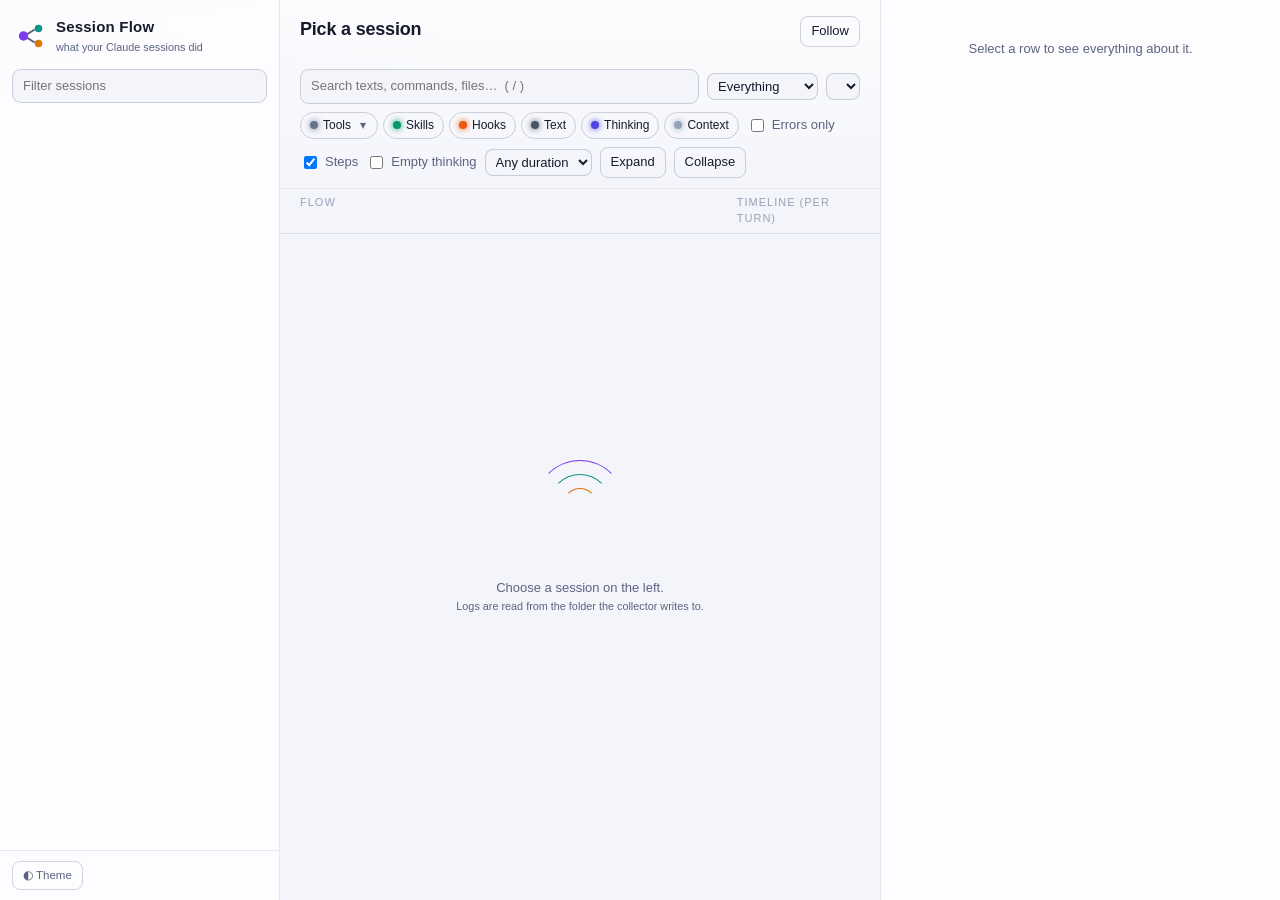
==== plugins/session-flow/viewer/index.html @ 8781380a "session-flow 0.2.1: session collector and web viewer A mod that records what a session does (subagen" ====
<!doctype html>
<html lang="en">
<head>
<meta charset="utf-8">
<meta name="viewport" content="width=device-width, initial-scale=1">
<title>Session Flow</title>
<link rel="stylesheet" href="style.css">
<link rel="icon" href="data:image/svg+xml,%3Csvg xmlns='http://www.w3.org/2000/svg' viewBox='0 0 32 32'%3E%3Ccircle cx='8' cy='16' r='5' fill='%23a78bfa'/%3E%3Ccircle cx='24' cy='8' r='4' fill='%232dd4bf'/%3E%3Ccircle cx='24' cy='24' r='4' fill='%23fbbf24'/%3E%3Cpath d='M12 14 20 9M12 18l8 5' stroke='%23e6e9f2' stroke-width='2'/%3E%3C/svg%3E">
</head>
<body>
<div class="app">
  <aside class="sidebar">
    <div class="brand">
      <svg viewBox="0 0 32 32" aria-hidden="true"><circle cx="8" cy="16" r="5" class="b1"/><circle cx="24" cy="8" r="4" class="b2"/><circle cx="24" cy="24" r="4" class="b3"/><path d="M12 14 20 9M12 18l8 5"/></svg>
      <div><b>Session Flow</b><small>what your Claude sessions did</small></div>
    </div>
    <input id="session-search" class="search" type="search" placeholder="Filter sessions" autocomplete="off">
    <div id="sessions" class="sessions"></div>
    <div class="side-foot">
      <button id="theme" class="ghost" title="Toggle theme">◐ Theme</button>
      <span id="side-count"></span>
    </div>
  </aside>

  <main class="main">
    <header class="top">
      <div class="title-row">
        <div class="title-wrap">
          <h1 id="title">Pick a session</h1>
          <div id="subtitle" class="subtitle"></div>
        </div>
        <div class="live-wrap">
          <span id="live" class="live" hidden><i></i>live</span>
          <button id="follow" class="ghost toggle" title="Follow the newest activity (f)">Follow</button>
        </div>
      </div>
      <div id="stats" class="stats"></div>
      <div class="filters">
        <div class="search-wrap">
          <input id="q" class="search" type="search" placeholder="Search texts, commands, files…  ( / )" autocomplete="off">
        </div>
        <select id="preset" title="Preset views"></select>
        <select id="scope" title="Which agents' work to show"></select>
        <div id="kinds" class="kinds"></div>
        <label class="check"><input id="errors" type="checkbox"> Errors only</label>
        <label class="check"><input id="steps" type="checkbox" checked> Steps</label>
        <label class="check" title="Thinking blocks whose text Claude Code does not hand to plugins"><input id="empty-thinking" type="checkbox"> Empty thinking</label>
        <select id="mindur" title="Minimum duration">
          <option value="0">Any duration</option>
          <option value="1000">≥ 1 s</option>
          <option value="5000">≥ 5 s</option>
          <option value="30000">≥ 30 s</option>
          <option value="120000">≥ 2 min</option>
        </select>
        <button id="expand-all" class="ghost" title="Expand all">Expand</button>
        <button id="collapse-all" class="ghost" title="Collapse all">Collapse</button>
      </div>
    </header>

    <section class="tree-wrap">
      <div class="tree-head"><span>Flow</span><span class="tl-head">Timeline (per turn)</span></div>
      <div id="tree" class="tree" tabindex="0"><div id="spacer"></div><div id="rows"></div></div>
      <div id="empty" class="empty">
        <div class="orbit"><i></i><i></i><i></i></div>
        <p>Choose a session on the left.<br><small>Logs are read from the folder the collector writes to.</small></p>
      </div>
    </section>
  </main>

  <aside id="inspector" class="inspector">
    <div class="insp-empty">Select a row to see everything about it.</div>
  </aside>
</div>
<div id="family-pop" class="pop" hidden></div>
<script src="app.js"></script>
</body>
</html>
---- plugins/session-flow/viewer/style.css ----
:root {
  --font: ui-sans-serif, -apple-system, BlinkMacSystemFont, "Segoe UI", Inter, Roboto, sans-serif;
  --mono: ui-monospace, "SF Mono", "JetBrains Mono", Menlo, Consolas, monospace;
  --row-h: 30px;

  --bg: #090b14;
  --bg-glow-1: rgba(124, 92, 255, 0.16);
  --bg-glow-2: rgba(45, 212, 191, 0.10);
  --panel: rgba(17, 21, 36, 0.78);
  --panel-solid: #11152a;
  --panel-2: rgba(26, 31, 52, 0.85);
  --line: rgba(148, 163, 214, 0.13);
  --line-strong: rgba(148, 163, 214, 0.26);
  --text: #e7eaf5;
  --muted: #8d95b0;
  --faint: #5d6582;
  --hover: rgba(148, 163, 214, 0.07);
  --sel: rgba(167, 139, 250, 0.16);
  --sel-line: rgba(167, 139, 250, 0.7);
  --shadow: 0 10px 40px rgba(0, 0, 0, 0.45);

  --c-turn: #e2e8f0;
  --c-agent: #a78bfa;
  --c-step: #64748b;
  --c-bash: #fbbf24;
  --c-read: #2dd4bf;
  --c-edit: #fb7185;
  --c-web: #60a5fa;
  --c-mcp: #f472b6;
  --c-tool: #94a3b8;
  --c-search: #22d3ee;
  --c-workflow: #e879f9;
  --c-message: #c4b5fd;
  --c-user: #a3e635;
  --c-plan: #facc15;
  --c-schedule: #fda4af;
  --c-artifact: #5eead4;
  --c-setup: #cbd5e1;
  --c-skill: #34d399;
  --c-hook: #fb923c;
  --c-text: #cbd5e1;
  --c-thinking: #818cf8;
  --c-context: #64748b;
  --c-error: #f87171;
  --c-ok: #4ade80;
}

:root[data-theme="light"] {
  --bg: #f4f5fb;
  --bg-glow-1: rgba(124, 92, 255, 0.10);
  --bg-glow-2: rgba(20, 184, 166, 0.08);
  --panel: rgba(255, 255, 255, 0.82);
  --panel-solid: #ffffff;
  --panel-2: rgba(244, 245, 251, 0.95);
  --line: rgba(30, 41, 79, 0.10);
  --line-strong: rgba(30, 41, 79, 0.2);
  --text: #161a2c;
  --muted: #5b6380;
  --faint: #9aa1b8;
  --hover: rgba(30, 41, 79, 0.05);
  --sel: rgba(124, 92, 255, 0.11);
  --sel-line: rgba(124, 92, 255, 0.65);
  --shadow: 0 10px 30px rgba(30, 41, 79, 0.12);

  --c-turn: #1e293b;
  --c-agent: #7c3aed;
  --c-step: #64748b;
  --c-bash: #d97706;
  --c-read: #0d9488;
  --c-edit: #e11d48;
  --c-web: #2563eb;
  --c-mcp: #db2777;
  --c-tool: #64748b;
  --c-search: #0891b2;
  --c-workflow: #c026d3;
  --c-message: #7c3aed;
  --c-user: #65a30d;
  --c-plan: #ca8a04;
  --c-schedule: #be185d;
  --c-artifact: #0f766e;
  --c-setup: #475569;
  --c-skill: #059669;
  --c-hook: #ea580c;
  --c-text: #475569;
  --c-thinking: #4f46e5;
  --c-context: #94a3b8;
  --c-error: #dc2626;
  --c-ok: #16a34a;
}

* { box-sizing: border-box; }
[hidden] { display: none !important; }
html, body { height: 100%; margin: 0; }
body {
  font: 13px/1.45 var(--font);
  color: var(--text);
  background:
    radial-gradient(1200px 700px at -10% -20%, var(--bg-glow-1), transparent 60%),
    radial-gradient(900px 600px at 110% 120%, var(--bg-glow-2), transparent 60%),
    var(--bg);
  overflow: hidden;
}
button, input, select { font: inherit; color: inherit; }
::selection { background: var(--sel); }

.app {
  display: grid;
  grid-template-columns: 280px minmax(0, 1fr) 400px;
  height: 100vh;
}

/* Sidebar */

.sidebar {
  display: flex; flex-direction: column; min-height: 0;
  border-right: 1px solid var(--line);
  background: var(--panel);
  backdrop-filter: blur(14px);
}
.brand { display: flex; gap: 10px; align-items: center; padding: 16px 16px 12px; }
.brand svg { width: 30px; height: 30px; flex: none; }
.brand svg path { stroke: var(--muted); stroke-width: 2; fill: none; }
.brand .b1 { fill: var(--c-agent); } .brand .b2 { fill: var(--c-read); } .brand .b3 { fill: var(--c-bash); }
.brand b { display: block; font-size: 15px; letter-spacing: 0.2px; }
.brand small { color: var(--muted); }

.search {
  width: 100%; padding: 7px 10px; border-radius: 9px;
  border: 1px solid var(--line-strong); background: var(--panel-2); outline: none;
  transition: border-color .15s, box-shadow .15s;
}
.search:focus { border-color: var(--sel-line); box-shadow: 0 0 0 3px var(--sel); }
.sidebar > .search { margin: 0 12px 10px; width: auto; }

.sessions { flex: 1; overflow: auto; padding: 0 8px 8px; }
.sess {
  position: relative; padding: 9px 10px 9px 12px; border-radius: 10px; cursor: pointer;
  border: 1px solid transparent; margin-bottom: 4px; transition: background .12s, border-color .12s;
}
.sess:hover { background: var(--hover); }
.sess.active { background: var(--sel); border-color: var(--sel-line); }
.sess .t { display: -webkit-box; -webkit-line-clamp: 2; -webkit-box-orient: vertical; overflow: hidden; font-weight: 500; }
.sess .m { display: flex; gap: 8px; color: var(--muted); font-size: 11.5px; margin-top: 3px; }
.sess .m .cwd { overflow: hidden; text-overflow: ellipsis; white-space: nowrap; }
.sess .dot { position: absolute; left: 3px; top: 14px; width: 5px; height: 5px; border-radius: 50%; background: var(--c-ok); box-shadow: 0 0 8px var(--c-ok); animation: pulse 1.6s infinite; }
.side-foot { display: flex; justify-content: space-between; align-items: center; padding: 10px 12px; border-top: 1px solid var(--line); color: var(--muted); font-size: 11.5px; }

.ghost {
  border: 1px solid var(--line-strong); background: transparent; border-radius: 8px;
  padding: 5px 10px; cursor: pointer; transition: background .12s, border-color .12s;
}
.ghost:hover { background: var(--hover); }
.ghost.on { background: var(--sel); border-color: var(--sel-line); }

/* Main */

.main { display: flex; flex-direction: column; min-width: 0; min-height: 0; }
.top { padding: 16px 20px 10px; border-bottom: 1px solid var(--line); background: linear-gradient(to bottom, var(--panel), transparent); }
.title-row { display: flex; justify-content: space-between; gap: 16px; align-items: flex-start; }
.title-wrap { min-width: 0; }
h1 { margin: 0; font-size: 18px; font-weight: 600; letter-spacing: -0.2px; overflow: hidden; text-overflow: ellipsis; white-space: nowrap; }
.subtitle { color: var(--muted); font-size: 12px; margin-top: 2px; font-family: var(--mono); overflow: hidden; text-overflow: ellipsis; white-space: nowrap; }
.live-wrap { display: flex; gap: 8px; align-items: center; flex: none; }
.live { display: inline-flex; align-items: center; gap: 6px; color: var(--c-ok); font-weight: 600; font-size: 11px; text-transform: uppercase; letter-spacing: 1px; }
.live i { width: 8px; height: 8px; border-radius: 50%; background: var(--c-ok); box-shadow: 0 0 10px var(--c-ok); animation: pulse 1.4s infinite; }
@keyframes pulse { 0%, 100% { opacity: 1; transform: scale(1); } 50% { opacity: .45; transform: scale(.8); } }

.stats { display: flex; flex-wrap: wrap; gap: 8px; margin: 12px 0 10px; }
.stat {
  display: flex; flex-direction: column; padding: 7px 12px; border-radius: 11px; min-width: 88px;
  background: var(--panel-2); border: 1px solid var(--line); position: relative; overflow: hidden;
}
.stat::before { content: ""; position: absolute; left: 0; top: 0; bottom: 0; width: 3px; background: var(--accent, var(--c-step)); }
.stat b { font-size: 16px; font-weight: 650; font-variant-numeric: tabular-nums; }
.stat span { color: var(--muted); font-size: 11px; }

.filters { display: flex; flex-wrap: wrap; gap: 8px; align-items: center; }
.search-wrap { flex: 1 1 240px; min-width: 200px; }
.kinds { display: flex; flex-wrap: wrap; gap: 5px; }
.kind {
  display: inline-flex; align-items: center; gap: 5px; padding: 4px 9px; border-radius: 999px; cursor: pointer;
  border: 1px solid var(--line-strong); font-size: 12px; user-select: none; transition: opacity .12s, background .12s;
}
.kind i { width: 8px; height: 8px; border-radius: 50%; background: var(--k); box-shadow: 0 0 6px var(--k); }
.kind.off { opacity: .38; }
.kind:hover { background: var(--hover); }
.check { display: inline-flex; gap: 5px; align-items: center; color: var(--muted); cursor: pointer; }
select { border: 1px solid var(--line-strong); background: var(--panel-2); border-radius: 8px; padding: 4px 6px; }

/* Tree */

.tree-wrap { position: relative; flex: 1; min-height: 0; display: flex; flex-direction: column; }
.tree-head {
  display: grid; grid-template-columns: minmax(0, 1fr) 22%; padding: 6px 20px; color: var(--faint);
  font-size: 11px; text-transform: uppercase; letter-spacing: 1px; border-bottom: 1px solid var(--line);
}
.tree { position: relative; flex: 1; overflow: auto; outline: none; padding: 4px 0 40px; }
#rows { position: absolute; left: 0; right: 0; top: 0; }

.row {
  position: absolute; left: 8px; right: 8px; height: var(--row-h);
  display: grid; grid-template-columns: minmax(0, 1fr) auto 22%; align-items: center; gap: 10px;
  padding: 0 12px 0 calc(8px + var(--d) * 18px); border-radius: 8px; cursor: pointer;
  border: 1px solid transparent;
}
.row:hover { background: var(--hover); }
.row.sel { background: var(--sel); border-color: var(--sel-line); }
.row .main-cell { display: flex; align-items: center; gap: 7px; min-width: 0; }
.row .guide { position: absolute; top: 0; bottom: 0; width: 1px; background: var(--line); }
.tw { width: 14px; flex: none; color: var(--faint); text-align: center; transition: transform .15s; font-size: 10px; }
.tw.open { transform: rotate(90deg); }
.ico {
  width: 20px; height: 20px; flex: none; border-radius: 6px; display: grid; place-items: center;
  color: var(--c); background: color-mix(in srgb, var(--c) 15%, transparent);
  box-shadow: inset 0 0 0 1px color-mix(in srgb, var(--c) 30%, transparent);
}
/* Shape says what a node is: tool calls are squares, agents are circles with
   a halo, structure (turns, steps, context) is outline only. Colour says the family. */
.k-tool .ico, .k-group .ico { border-radius: 4px; }
.k-agent .ico { border-radius: 50%; box-shadow: inset 0 0 0 1.5px color-mix(in srgb, var(--c) 60%, transparent), 0 0 10px color-mix(in srgb, var(--c) 45%, transparent); }
.k-turn .ico, .k-step .ico, .k-ctxgroup .ico, .k-context .ico { background: transparent; box-shadow: inset 0 0 0 1px var(--line-strong); color: var(--muted); }
.k-thinking .ico, .k-text .ico, .k-hook .ico, .k-skill .ico { border-radius: 999px; }
.ico svg { width: 13px; height: 13px; stroke: currentColor; fill: none; stroke-width: 2; stroke-linecap: round; stroke-linejoin: round; }
.lbl { font-weight: 550; white-space: nowrap; flex: none; max-width: 45%; overflow: hidden; text-overflow: ellipsis; }
.lbl.wide { flex: 1 1 auto; max-width: none; }
.sub { color: var(--muted); white-space: nowrap; overflow: hidden; text-overflow: ellipsis; min-width: 0; }
.k-text .sub, .k-thinking .sub { color: var(--text); opacity: .82; }
.k-thinking .sub { font-style: italic; }
.k-turn .lbl { font-size: 13.5px; }
.k-turn { font-weight: 600; }
.k-agent .lbl { color: var(--c-agent); }
.chips { display: flex; gap: 5px; justify-content: flex-end; }
.chip {
  font: 11px/1 var(--mono); padding: 3px 6px; border-radius: 6px; color: var(--muted);
  background: var(--panel-2); border: 1px solid var(--line); white-space: nowrap; font-variant-numeric: tabular-nums;
}
.chip.err { color: var(--c-error); border-color: color-mix(in srgb, var(--c-error) 40%, transparent); }
.chip.run { color: var(--c-ok); border-color: color-mix(in srgb, var(--c-ok) 40%, transparent); }
.chip.ag { color: var(--c-agent); }
.chip.hk { color: var(--c-hook); }

.tl { position: relative; height: 10px; border-radius: 5px; background: color-mix(in srgb, var(--line) 60%, transparent); overflow: hidden; }
.tl i {
  position: absolute; top: 0; bottom: 0; min-width: 3px; border-radius: 5px;
  background: linear-gradient(90deg, color-mix(in srgb, var(--c) 70%, transparent), var(--c));
  box-shadow: 0 0 10px color-mix(in srgb, var(--c) 55%, transparent);
}
.st-running .tl i { animation: shimmer 1.2s linear infinite; background-size: 200% 100%; background-image: linear-gradient(90deg, color-mix(in srgb, var(--c) 40%, transparent), var(--c), color-mix(in srgb, var(--c) 40%, transparent)); }
@keyframes shimmer { from { background-position: 200% 0; } to { background-position: 0 0; } }
.st-error .lbl, .st-denied .lbl { color: var(--c-error); }
.st-error .ico, .st-denied .ico { --c: var(--c-error); }
.hit .sub, .hit .lbl { text-decoration: underline; text-decoration-color: var(--sel-line); text-underline-offset: 3px; }

.empty { position: absolute; inset: 0; display: grid; place-content: center; text-align: center; color: var(--muted); pointer-events: none; }
.empty[hidden] { display: none; }
.orbit { position: relative; width: 90px; height: 90px; margin: 0 auto 16px; }
.orbit i { position: absolute; inset: 0; border-radius: 50%; border: 1.5px solid transparent; border-top-color: var(--c-agent); animation: spin 3s linear infinite; }
.orbit i:nth-child(2) { inset: 14px; border-top-color: var(--c-read); animation-duration: 2.2s; animation-direction: reverse; }
.orbit i:nth-child(3) { inset: 28px; border-top-color: var(--c-bash); animation-duration: 1.6s; }
@keyframes spin { to { transform: rotate(360deg); } }

/* Inspector */

.inspector {
  border-left: 1px solid var(--line); background: var(--panel); backdrop-filter: blur(14px);
  overflow: auto; min-height: 0;
}
.insp-empty { color: var(--muted); padding: 40px 24px; text-align: center; }
.insp-head { position: sticky; top: 0; z-index: 2; padding: 16px 18px 12px; background: var(--panel-solid); border-bottom: 1px solid var(--line); }
.crumbs { display: flex; flex-wrap: wrap; gap: 4px; color: var(--faint); font-size: 11.5px; margin-bottom: 8px; }
.crumbs a { color: var(--muted); cursor: pointer; max-width: 140px; overflow: hidden; text-overflow: ellipsis; white-space: nowrap; }
.crumbs a:hover { color: var(--text); }
.insp-title { display: flex; gap: 10px; align-items: center; }
.insp-title .ico { width: 30px; height: 30px; border-radius: 9px; }
.insp-title.k-tool .ico, .insp-title.k-group .ico { border-radius: 6px; }
.insp-title.k-agent .ico { border-radius: 50%; }
.insp-title .ico svg { width: 17px; height: 17px; }
.insp-title h2 { margin: 0; font-size: 15px; font-weight: 600; word-break: break-word; }
.insp-title .kindtag { color: var(--muted); font-size: 11px; text-transform: uppercase; letter-spacing: 1px; }
.badges { display: flex; flex-wrap: wrap; gap: 6px; margin-top: 10px; }
.badge { font-size: 11.5px; padding: 3px 8px; border-radius: 999px; background: var(--panel-2); border: 1px solid var(--line); color: var(--muted); }
.badge.err { color: var(--c-error); border-color: color-mix(in srgb, var(--c-error) 45%, transparent); }
.badge.ok { color: var(--c-ok); border-color: color-mix(in srgb, var(--c-ok) 40%, transparent); }
.sec { padding: 12px 18px; border-bottom: 1px solid var(--line); }
.sec h3 { margin: 0 0 8px; font-size: 11px; text-transform: uppercase; letter-spacing: 1px; color: var(--faint); font-weight: 600; display: flex; justify-content: space-between; }
.sec h3 button { font-size: 11px; padding: 1px 7px; text-transform: none; letter-spacing: 0; }
.kv { display: grid; grid-template-columns: max-content minmax(0, 1fr); gap: 4px 12px; }
.kv dt { color: var(--muted); }
.kv dd { margin: 0; word-break: break-word; font-variant-numeric: tabular-nums; }
pre.code {
  margin: 0; padding: 10px 12px; border-radius: 10px; background: color-mix(in srgb, var(--bg) 70%, var(--panel-2));
  border: 1px solid var(--line); font: 12px/1.5 var(--mono); white-space: pre-wrap; word-break: break-word;
  max-height: 420px; overflow: auto;
}
pre.code.tall { max-height: none; }
.prose { white-space: pre-wrap; word-break: break-word; line-height: 1.55; }
.hookcard { border: 1px solid var(--line); border-left: 3px solid var(--c-hook); border-radius: 8px; padding: 8px 10px; margin-bottom: 8px; }
.hookcard b { color: var(--c-hook); }
.mini-list { display: flex; flex-direction: column; gap: 4px; }
.mini-list div { display: flex; justify-content: space-between; gap: 10px; }
.mini-list span:last-child { color: var(--muted); font-family: var(--mono); font-size: 11.5px; }
a.jump { color: var(--c-agent); cursor: pointer; text-decoration: none; }
a.jump:hover { text-decoration: underline; }
.dim { color: var(--muted); }

@media (max-width: 1200px) {
  .app { grid-template-columns: 240px minmax(0, 1fr) 360px; }
}
@media (max-width: 900px) {
  body { overflow: auto; }
  .app { grid-template-columns: 1fr; grid-template-rows: auto 70vh auto; height: auto; }
  .sidebar { max-height: 40vh; }
  .row { grid-template-columns: minmax(0, 1fr) auto; }
  .row .tl, .tl-head { display: none; }
}
.hookcand { display: flex; flex-direction: column; gap: 2px; padding: 6px 8px; margin-top: 6px; border-radius: 6px; background: var(--panel-2); border: 1px solid var(--line); }
.hookcand.pick { border-color: color-mix(in srgb, var(--c-hook) 55%, transparent); }
.hookcand code { word-break: break-all; font-size: 11.5px; }

/* Promoted rows, scope path, families popover */
.via { flex: none; font-size: 11px; color: var(--faint); padding: 1px 6px; border-radius: 6px; border: 1px dashed var(--line-strong); white-space: nowrap; max-width: 40%; overflow: hidden; text-overflow: ellipsis; }
.row.path { opacity: .55; }
.row.path:hover, .row.path.sel { opacity: 1; }
.kind .caret { margin-left: 2px; padding: 0 2px; border-radius: 4px; font-weight: 400; color: var(--muted); }
.kind .caret:hover { background: var(--hover); color: var(--text); }
.kind.partial i { box-shadow: 0 0 0 2px var(--panel-solid), 0 0 0 3px var(--k); }
.pop {
  position: fixed; z-index: 20; width: 300px; max-height: 70vh; overflow: auto; padding: 10px 12px;
  background: var(--panel-solid); border: 1px solid var(--line-strong); border-radius: 12px; box-shadow: var(--shadow);
}
.pop-head { display: flex; justify-content: space-between; align-items: center; margin-bottom: 8px; }
.pop-head button { padding: 2px 8px; font-size: 11.5px; }
.fam { padding: 5px 0; border-top: 1px solid var(--line); }
.fam > label { display: flex; align-items: center; gap: 7px; cursor: pointer; font-weight: 550; }
.fam .ico { width: 18px; height: 18px; border-radius: 4px; }
.fam .cnt { margin-left: auto; color: var(--muted); font: 11px var(--mono); }
.fam-tools { display: flex; flex-direction: column; gap: 2px; padding: 4px 0 2px 26px; }
.fam-tools label { display: flex; align-items: center; gap: 6px; color: var(--muted); cursor: pointer; }
.fam-tools label:has(input:checked) { color: var(--text); }
.pop-foot { margin-top: 8px; font-size: 11.5px; }
.sec.divider { padding-bottom: 0; border-bottom: none; }
.sec.divider h3 { color: var(--c-agent); }
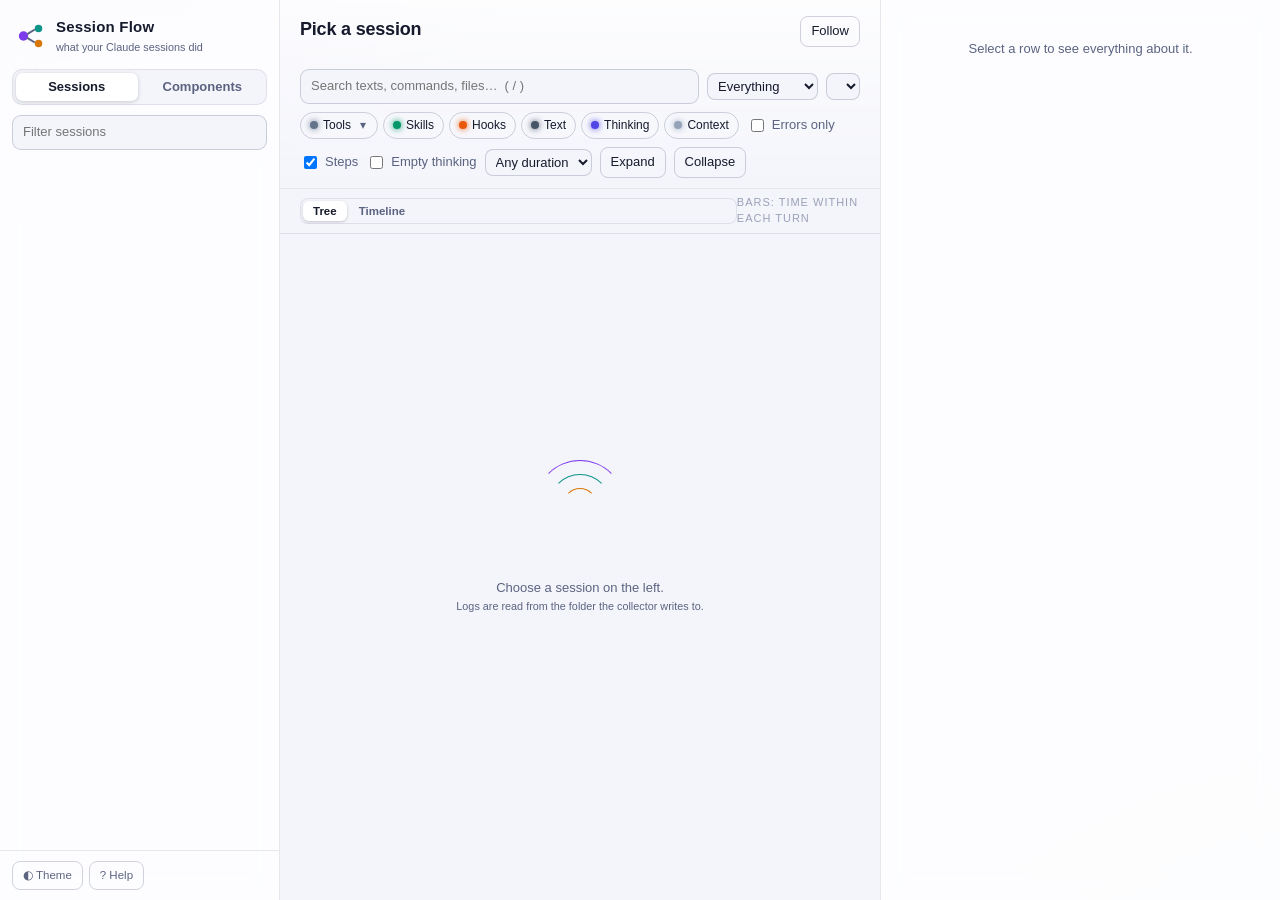
==== commit 4d31b6d8: "session-flow 0.3.0: timeline, components, health and help - Timeline view: one lane per agent, model" ====
--- a/plugins/session-flow/viewer/index.html
+++ b/plugins/session-flow/viewer/index.html
@@ -8,16 +8,17 @@
 <link rel="icon" href="data:image/svg+xml,%3Csvg xmlns='http://www.w3.org/2000/svg' viewBox='0 0 32 32'%3E%3Ccircle cx='8' cy='16' r='5' fill='%23a78bfa'/%3E%3Ccircle cx='24' cy='8' r='4' fill='%232dd4bf'/%3E%3Ccircle cx='24' cy='24' r='4' fill='%23fbbf24'/%3E%3Cpath d='M12 14 20 9M12 18l8 5' stroke='%23e6e9f2' stroke-width='2'/%3E%3C/svg%3E">
 </head>
 <body>
-<div class="app">
+<div class="app" data-mode="sessions">
   <aside class="sidebar">
     <div class="brand">
       <svg viewBox="0 0 32 32" aria-hidden="true"><circle cx="8" cy="16" r="5" class="b1"/><circle cx="24" cy="8" r="4" class="b2"/><circle cx="24" cy="24" r="4" class="b3"/><path d="M12 14 20 9M12 18l8 5"/></svg>
       <div><b>Session Flow</b><small>what your Claude sessions did</small></div>
     </div>
+    <div class="modes"><button class="mode on" data-mode="sessions">Sessions</button><button class="mode" data-mode="components">Components</button></div>
     <input id="session-search" class="search" type="search" placeholder="Filter sessions" autocomplete="off">
     <div id="sessions" class="sessions"></div>
     <div class="side-foot">
-      <button id="theme" class="ghost" title="Toggle theme">◐ Theme</button>
+      <span><button id="theme" class="ghost" title="Toggle theme">◐ Theme</button> <button id="help-btn" class="ghost" title="Help (?)">? Help</button></span>
       <span id="side-count"></span>
     </div>
   </aside>
@@ -30,6 +31,7 @@
           <div id="subtitle" class="subtitle"></div>
         </div>
         <div class="live-wrap">
+          <button id="health" class="health" hidden></button>
           <span id="live" class="live" hidden><i></i>live</span>
           <button id="follow" class="ghost toggle" title="Follow the newest activity (f)">Follow</button>
         </div>
@@ -57,8 +59,24 @@
       </div>
     </header>
 
+    <section id="components" class="components">
+      <div class="comp-head">
+        <div>
+          <h1>Components</h1>
+          <div class="subtitle">Your subagents, skills and hooks across sessions: is each used as you expect?</div>
+        </div>
+        <div class="comp-ctrl">
+          <input id="comp-q" class="search" type="search" placeholder="Filter components" autocomplete="off">
+          <select id="comp-days"><option value="7">Last 7 days</option><option value="30" selected>Last 30 days</option><option value="90">Last 90 days</option><option value="0">All sessions</option></select>
+          <button id="comp-reload" class="ghost" title="Read the logs again">Reload</button>
+        </div>
+      </div>
+      <div id="comp-body" class="comp-body"></div>
+    </section>
+
     <section class="tree-wrap">
-      <div class="tree-head"><span>Flow</span><span class="tl-head">Timeline (per turn)</span></div>
+      <div class="tree-head"><span class="views"><button class="view on" data-view="tree">Tree</button><button class="view" data-view="gantt">Timeline</button></span><span class="tl-head">Bars: time within each turn</span></div>
+      <div id="gantt" class="gantt" hidden><div id="gantt-inner" class="gantt-inner"></div><div id="gtip" class="gtip" hidden></div></div>
       <div id="tree" class="tree" tabindex="0"><div id="spacer"></div><div id="rows"></div></div>
       <div id="empty" class="empty">
         <div class="orbit"><i></i><i></i><i></i></div>
@@ -72,6 +90,7 @@
   </aside>
 </div>
 <div id="family-pop" class="pop" hidden></div>
+<div id="help" class="help-wrap" hidden><div class="help" role="dialog" aria-label="Help"></div></div>
 <script src="app.js"></script>
 </body>
 </html>
--- a/plugins/session-flow/viewer/style.css
+++ b/plugins/session-flow/viewer/style.css
@@ -340,3 +340,110 @@
 .pop-foot { margin-top: 8px; font-size: 11.5px; }
 .sec.divider { padding-bottom: 0; border-bottom: none; }
 .sec.divider h3 { color: var(--c-agent); }
+
+/* Modes and the components view */
+.modes { display: flex; gap: 4px; margin: 0 12px 10px; padding: 3px; border-radius: 10px; background: var(--panel-2); border: 1px solid var(--line); }
+.mode { flex: 1; border: 0; background: transparent; padding: 5px 8px; border-radius: 7px; cursor: pointer; color: var(--muted); font-weight: 550; }
+.mode.on { background: var(--panel-solid); color: var(--text); box-shadow: 0 1px 4px rgba(0,0,0,.18); }
+.app[data-mode="components"] .top, .app[data-mode="components"] .tree-wrap { display: none; }
+.app[data-mode="sessions"] .components { display: none; }
+.components { flex: 1; min-height: 0; display: flex; flex-direction: column; }
+.comp-head { display: flex; justify-content: space-between; gap: 16px; align-items: flex-end; flex-wrap: wrap; padding: 16px 20px 12px; border-bottom: 1px solid var(--line); background: linear-gradient(to bottom, var(--panel), transparent); }
+.comp-ctrl { display: flex; gap: 8px; align-items: center; }
+.comp-ctrl .search { width: 200px; }
+.comp-body { flex: 1; overflow: auto; padding: 8px 20px 40px; }
+.comp-sum { color: var(--muted); font-size: 12px; margin: 6px 0 4px; }
+.comp-sec h2 { font-size: 13px; text-transform: uppercase; letter-spacing: 1px; color: var(--faint); margin: 18px 0 8px; font-weight: 600; }
+.comp-sec h2 small { text-transform: none; letter-spacing: 0; font-weight: 400; }
+.comp {
+  display: grid; grid-template-columns: 26px minmax(0, 1.4fr) auto minmax(60px, 1fr) 34px 78px; gap: 10px; align-items: center;
+  padding: 8px 10px; border-radius: 10px; border: 1px solid transparent; cursor: pointer; margin-bottom: 3px;
+}
+.comp:hover { background: var(--hover); }
+.comp.sel { background: var(--sel); border-color: var(--sel-line); }
+.comp.unused { opacity: .55; }
+.comp .ico { width: 24px; height: 24px; border-radius: 50%; }
+.comp-name { display: flex; flex-direction: column; min-width: 0; }
+.comp-name b, .comp-name small { white-space: nowrap; overflow: hidden; text-overflow: ellipsis; }
+.comp-name small { color: var(--muted); }
+.comp-badges { display: flex; gap: 5px; }
+.comp-bar { height: 8px; border-radius: 4px; background: color-mix(in srgb, var(--line) 60%, transparent); overflow: hidden; }
+.comp-bar i { display: block; height: 100%; border-radius: 4px; background: linear-gradient(90deg, color-mix(in srgb, var(--c-agent) 50%, transparent), var(--c-agent)); }
+.comp-num { font: 600 13px var(--mono); text-align: right; }
+.comp-last { color: var(--muted); font-size: 11.5px; text-align: right; }
+.badge.warn { color: var(--c-hook); border-color: color-mix(in srgb, var(--c-hook) 45%, transparent); }
+.comp-loading { display: grid; place-items: center; padding: 80px 0; color: var(--muted); }
+.uses { display: flex; flex-direction: column; gap: 4px; }
+.use { display: flex; flex-direction: column; padding: 6px 8px; border-radius: 8px; border: 1px solid var(--line); color: inherit; text-decoration: none; }
+.use:hover { background: var(--hover); border-color: var(--line-strong); }
+.u-top { display: flex; justify-content: space-between; gap: 8px; }
+.u-top span, .u-sub { color: var(--muted); font-size: 11.5px; }
+.u-sub { white-space: nowrap; overflow: hidden; text-overflow: ellipsis; }
+
+/* Timeline (Gantt) */
+.views { display: inline-flex; gap: 2px; padding: 2px; border-radius: 8px; background: var(--panel-2); border: 1px solid var(--line); text-transform: none; letter-spacing: 0; }
+.view { border: 0; background: transparent; color: var(--muted); padding: 2px 10px; border-radius: 6px; cursor: pointer; font-size: 11.5px; font-weight: 550; }
+.view.on { background: var(--panel-solid); color: var(--text); box-shadow: 0 1px 3px rgba(0,0,0,.2); }
+.tree-head { align-items: center; }
+.gantt { position: relative; flex: 1; overflow: auto; cursor: grab; }
+.gantt.dragging { cursor: grabbing; user-select: none; }
+.gantt-inner { position: relative; min-width: 100%; }
+.glane { position: absolute; left: 0; right: 0; border-bottom: 1px solid var(--line); }
+.glane:nth-child(even) { background: color-mix(in srgb, var(--hover) 60%, transparent); }
+.glabel { position: sticky; left: 0; z-index: 3; height: 100%; display: flex; align-items: center; gap: 8px; background: var(--panel-solid); border-right: 1px solid var(--line); cursor: pointer; }
+.glabel .ico { width: 20px; height: 20px; border-radius: 50%; flex: none; }
+.gl-text { display: flex; flex-direction: column; min-width: 0; }
+.gl-text b, .gl-text small { white-space: nowrap; overflow: hidden; text-overflow: ellipsis; }
+.gl-text b { font-size: 12.5px; }
+.gl-text small { color: var(--muted); font-size: 11px; }
+.gplot { position: absolute; top: 0; }
+.gaxis { position: absolute; left: 0; right: 0; top: 0; height: 26px; border-bottom: 1px solid var(--line); }
+.tick { position: absolute; top: 6px; font: 10.5px var(--mono); color: var(--faint); transform: translateX(-50%); }
+.tick::after { content: ""; position: absolute; left: 50%; top: 16px; width: 1px; height: 6px; background: var(--line-strong); }
+.gbreak { position: absolute; top: 0; z-index: 1; background: repeating-linear-gradient(135deg, transparent 0 5px, color-mix(in srgb, var(--line-strong) 70%, transparent) 5px 6px); }
+.gbreak b { position: absolute; top: 6px; left: 50%; transform: translateX(-50%); font: 10px var(--mono); color: var(--muted); background: var(--panel-solid); padding: 0 3px; border-radius: 4px; white-space: nowrap; }
+.gturn { position: absolute; top: 0; z-index: 2; width: 0; border-left: 1px dashed color-mix(in srgb, var(--c-turn) 45%, transparent); cursor: pointer; }
+.gturn b { position: absolute; top: 26px; left: 4px; font-size: 10.5px; font-weight: 550; color: var(--muted); white-space: nowrap; overflow: hidden; text-overflow: ellipsis; }
+.app:has(#gantt:not([hidden])) .tl-head { visibility: hidden; }
+.gbar {
+  position: absolute; z-index: 2; border-radius: 4px; cursor: pointer; overflow: hidden;
+  background: linear-gradient(90deg, color-mix(in srgb, var(--c) 75%, transparent), var(--c));
+  box-shadow: 0 0 8px color-mix(in srgb, var(--c) 40%, transparent);
+  transition: filter .12s, transform .12s;
+}
+.gbar span { position: absolute; left: 5px; top: 0; line-height: 14px; font-size: 10px; font-style: normal; color: #0b0d17; white-space: nowrap; font-weight: 600; }
+.gbar.g-step { opacity: .55; border-radius: 3px; }
+.gbar.g-agent { background: repeating-linear-gradient(90deg, color-mix(in srgb, var(--c) 35%, transparent) 0 6px, color-mix(in srgb, var(--c) 20%, transparent) 6px 12px); box-shadow: inset 0 0 0 1px var(--c); }
+.gbar.g-agent span { color: var(--text); }
+.gbar:hover { filter: brightness(1.2); z-index: 4; }
+.gbar.sel { outline: 2px solid var(--text); outline-offset: 1px; z-index: 4; }
+.gbar.st-running { animation: pulse 1.4s infinite; }
+.gtip { position: absolute; z-index: 10; width: 270px; padding: 8px 10px; border-radius: 10px; background: var(--panel-solid); border: 1px solid var(--line-strong); box-shadow: var(--shadow); pointer-events: none; display: flex; flex-direction: column; gap: 2px; }
+.gtip span { color: var(--muted); font-size: 12px; }
+.gtip em { color: var(--faint); font-style: normal; font: 11px var(--mono); }
+
+/* Health badge and help */
+.health { border: 1px solid var(--line-strong); background: transparent; border-radius: 999px; padding: 3px 10px; font-size: 11.5px; font-weight: 600; cursor: pointer; }
+.health.ok { color: var(--c-ok); border-color: color-mix(in srgb, var(--c-ok) 45%, transparent); }
+.health.meh { color: var(--c-web); border-color: color-mix(in srgb, var(--c-web) 45%, transparent); }
+.health.bad { color: var(--c-error); border-color: color-mix(in srgb, var(--c-error) 50%, transparent); }
+.side-foot > span { display: flex; gap: 6px; }
+.help-wrap { position: fixed; inset: 0; z-index: 50; display: grid; place-items: center; background: rgba(5, 7, 15, .55); backdrop-filter: blur(4px); }
+.help { width: min(880px, 92vw); max-height: 86vh; overflow: auto; padding: 22px 26px; border-radius: 16px; background: var(--panel-solid); border: 1px solid var(--line-strong); box-shadow: var(--shadow); }
+.help-head { display: flex; justify-content: space-between; align-items: center; }
+.help-head h2 { margin: 0; font-size: 18px; }
+.help-grid { display: grid; grid-template-columns: 1fr 1fr; gap: 6px 26px; }
+.help-grid .wide { grid-column: 1 / -1; }
+.help h3 { margin: 16px 0 6px; font-size: 11px; text-transform: uppercase; letter-spacing: 1px; color: var(--faint); }
+.help p { margin: 0 0 8px; line-height: 1.55; }
+.legend { display: grid; grid-template-columns: 1fr 1fr; gap: 6px 10px; }
+.lg { display: flex; align-items: center; gap: 7px; font-size: 12.5px; }
+.lg .ico { width: 20px; height: 20px; display: grid; place-items: center; color: var(--c); background: color-mix(in srgb, var(--c) 15%, transparent); }
+.lg .ico svg { width: 13px; height: 13px; stroke: currentColor; fill: none; stroke-width: 2; stroke-linecap: round; stroke-linejoin: round; }
+.lg-agent { border-radius: 50%; box-shadow: inset 0 0 0 1.5px var(--c); }
+.lg-tool { border-radius: 4px; }
+.lg-dot { border-radius: 999px; }
+.lg-struct { border-radius: 6px; background: transparent !important; box-shadow: inset 0 0 0 1px var(--line-strong); color: var(--muted) !important; }
+kbd { font: 11px var(--mono); padding: 1px 5px; border-radius: 5px; border: 1px solid var(--line-strong); background: var(--panel-2); }
+.keys { line-height: 2; }
+@media (max-width: 900px) { .help-grid { grid-template-columns: 1fr; } }
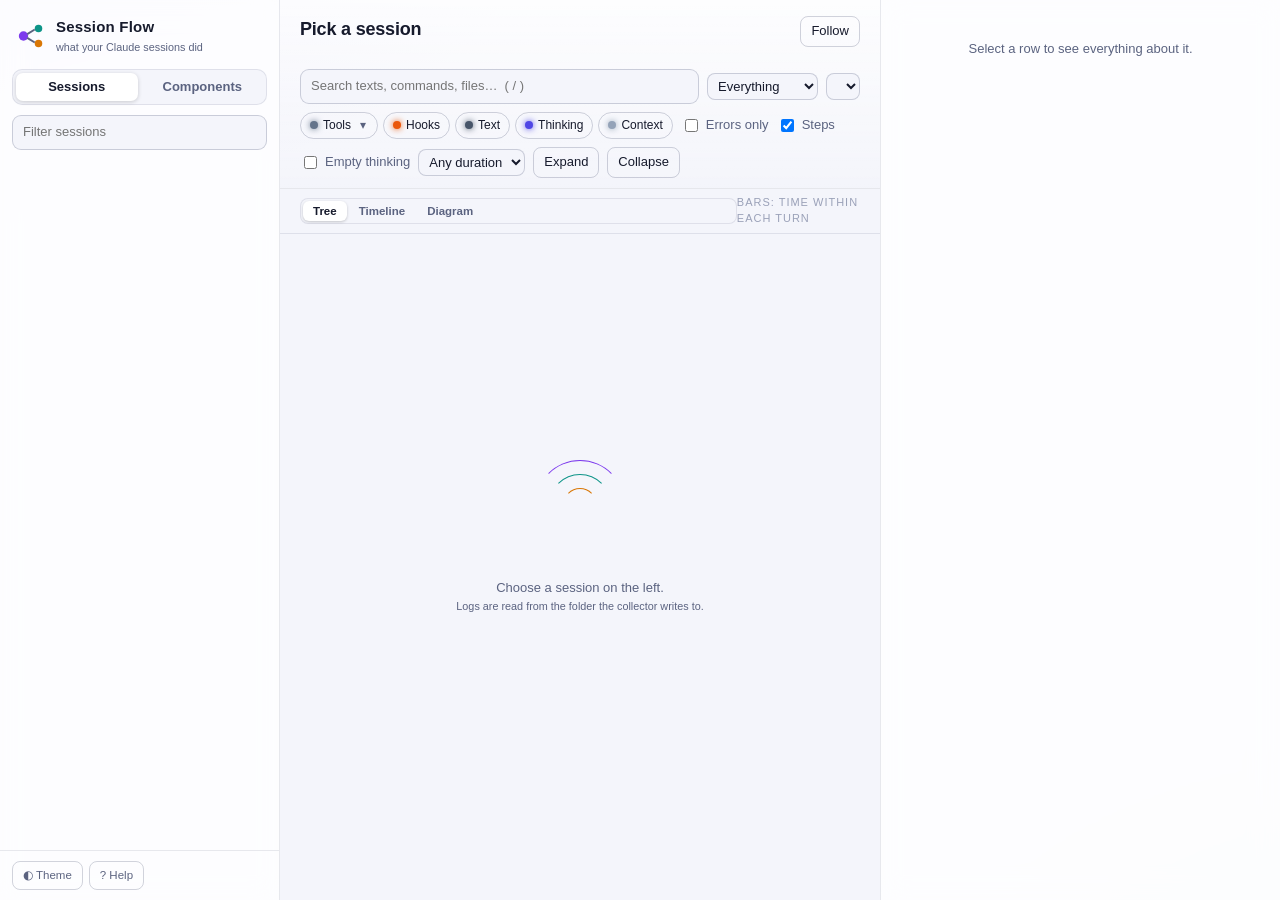
==== commit d73b32d3: "session-flow 0.4.0: diagram view and consistent filters in every view - Diagram view: a sequence dia" ====
--- a/plugins/session-flow/viewer/index.html
+++ b/plugins/session-flow/viewer/index.html
@@ -75,7 +75,8 @@
     </section>
 
     <section class="tree-wrap">
-      <div class="tree-head"><span class="views"><button class="view on" data-view="tree">Tree</button><button class="view" data-view="gantt">Timeline</button></span><span class="tl-head">Bars: time within each turn</span></div>
+      <div class="tree-head"><span class="views"><button class="view on" data-view="tree">Tree</button><button class="view" data-view="gantt">Timeline</button><button class="view" data-view="diagram">Diagram</button></span><span class="tl-head">Bars: time within each turn</span></div>
+      <div id="diagram" class="diagram" hidden><div id="diagram-inner" class="diagram-inner"></div></div>
       <div id="gantt" class="gantt" hidden><div id="gantt-inner" class="gantt-inner"></div><div id="gtip" class="gtip" hidden></div></div>
       <div id="tree" class="tree" tabindex="0"><div id="spacer"></div><div id="rows"></div></div>
       <div id="empty" class="empty">
--- a/plugins/session-flow/viewer/style.css
+++ b/plugins/session-flow/viewer/style.css
@@ -219,7 +219,8 @@
 .k-tool .ico, .k-group .ico { border-radius: 4px; }
 .k-agent .ico { border-radius: 50%; box-shadow: inset 0 0 0 1.5px color-mix(in srgb, var(--c) 60%, transparent), 0 0 10px color-mix(in srgb, var(--c) 45%, transparent); }
 .k-turn .ico, .k-step .ico, .k-ctxgroup .ico, .k-context .ico { background: transparent; box-shadow: inset 0 0 0 1px var(--line-strong); color: var(--muted); }
-.k-thinking .ico, .k-text .ico, .k-hook .ico, .k-skill .ico { border-radius: 999px; }
+.k-thinking .ico, .k-text .ico, .k-hook .ico { border-radius: 999px; }
+.k-skill .ico { border-radius: 4px; }
 .ico svg { width: 13px; height: 13px; stroke: currentColor; fill: none; stroke-width: 2; stroke-linecap: round; stroke-linejoin: round; }
 .lbl { font-weight: 550; white-space: nowrap; flex: none; max-width: 45%; overflow: hidden; text-overflow: ellipsis; }
 .lbl.wide { flex: 1 1 auto; max-width: none; }
@@ -447,3 +448,50 @@
 kbd { font: 11px var(--mono); padding: 1px 5px; border-radius: 5px; border: 1px solid var(--line-strong); background: var(--panel-2); }
 .keys { line-height: 2; }
 @media (max-width: 900px) { .help-grid { grid-template-columns: 1fr; } }
+
+.gbar.dim, .gmark.dim { opacity: .18; filter: saturate(.3); }
+.gmark { position: absolute; z-index: 3; width: 7px; height: 7px; margin-left: -3.5px; transform: rotate(45deg); background: var(--c); box-shadow: 0 0 6px color-mix(in srgb, var(--c) 60%, transparent); cursor: pointer; }
+.gmark.g-text { border-radius: 50%; transform: none; }
+.gmark.sel { outline: 2px solid var(--text); }
+
+/* Diagram (sequence) */
+.diagram { position: relative; flex: 1; overflow: auto; }
+.diagram-inner { position: relative; min-width: 100%; }
+.dsvg { position: absolute; left: 0; top: 0; pointer-events: none; }
+.dlife { stroke: var(--line-strong); stroke-width: 1.5; stroke-dasharray: 4 5; }
+.darrow { fill: none; stroke-width: 1.8; }
+.darrow.launch { stroke: var(--c-agent); }
+.darrow.back { stroke: var(--c-ok); stroke-dasharray: 6 4; }
+.dheads { position: sticky; top: 0; z-index: 5; height: 46px; background: var(--panel-solid); border-bottom: 1px solid var(--line); }
+.dhead { position: absolute; top: 6px; height: 34px; display: flex; align-items: center; gap: 8px; padding: 0 10px; border-radius: 10px; border: 1px solid var(--line-strong); background: var(--panel-2); cursor: pointer; }
+.dhead .ico { width: 20px; height: 20px; border-radius: 50%; flex: none; }
+.dtxt { display: flex; flex-direction: column; min-width: 0; line-height: 1.25; }
+.dtxt b, .dtxt small { white-space: nowrap; overflow: hidden; text-overflow: ellipsis; }
+.dtxt b { font-size: 12px; }
+.dtxt small { font-size: 10.5px; color: var(--muted); }
+.dbox {
+  position: absolute; z-index: 2; height: 38px; display: flex; align-items: center; gap: 8px; padding: 0 9px; cursor: pointer;
+  border-radius: 9px; background: color-mix(in srgb, var(--c) 12%, var(--panel-solid)); border: 1px solid color-mix(in srgb, var(--c) 45%, transparent);
+  box-shadow: 0 2px 10px color-mix(in srgb, var(--c) 12%, transparent); transition: transform .12s, box-shadow .12s;
+}
+.dbox:hover { transform: translateY(-1px); box-shadow: 0 4px 16px color-mix(in srgb, var(--c) 30%, transparent); }
+.dbox .ico { width: 22px; height: 22px; border-radius: 5px; flex: none; }
+.dbox.k-text, .dbox.k-thinking { background: transparent; border-style: dashed; box-shadow: none; }
+.dbox.k-text .ico, .dbox.k-thinking .ico { border-radius: 50%; }
+.dbox.k-thinking small { font-style: italic; }
+.dbox.st-error { border-color: var(--c-error); }
+.dbox.sel, .dlaunch.sel { outline: 2px solid var(--text); outline-offset: 1px; }
+.dbox.dim, .dlaunch.dim { opacity: .2; }
+.dmeta { margin-left: auto; display: flex; flex-direction: column; align-items: flex-end; font: 10.5px var(--mono); color: var(--muted); }
+.dmeta i { font-style: normal; color: var(--c-hook); }
+.dlaunch {
+  position: absolute; z-index: 3; height: 36px; display: flex; align-items: center; gap: 8px; padding: 0 9px; cursor: pointer;
+  border-radius: 999px; background: color-mix(in srgb, var(--c-agent) 16%, var(--panel-solid)); border: 1px solid var(--c-agent);
+  box-shadow: 0 0 14px color-mix(in srgb, var(--c-agent) 35%, transparent);
+}
+.dlaunch .ico { width: 22px; height: 22px; border-radius: 50%; --c: var(--c-agent); flex: none; }
+.dlaunch b { font-size: 12px; color: var(--c-agent); }
+.dreturn { position: absolute; z-index: 3; text-align: center; font: 10.5px var(--mono); color: var(--c-ok); cursor: pointer; white-space: nowrap; overflow: hidden; text-overflow: ellipsis; }
+.dturn { position: absolute; left: 10px; z-index: 1; height: 0; border-top: 1px solid var(--line-strong); cursor: pointer; }
+.dturn b { position: absolute; top: -10px; left: 10px; padding: 1px 8px; border-radius: 999px; font-size: 11px; font-weight: 600; background: var(--panel-solid); border: 1px solid var(--line-strong); max-width: 70%; white-space: nowrap; overflow: hidden; text-overflow: ellipsis; }
+.app:has(#diagram:not([hidden])) .tl-head { visibility: hidden; }
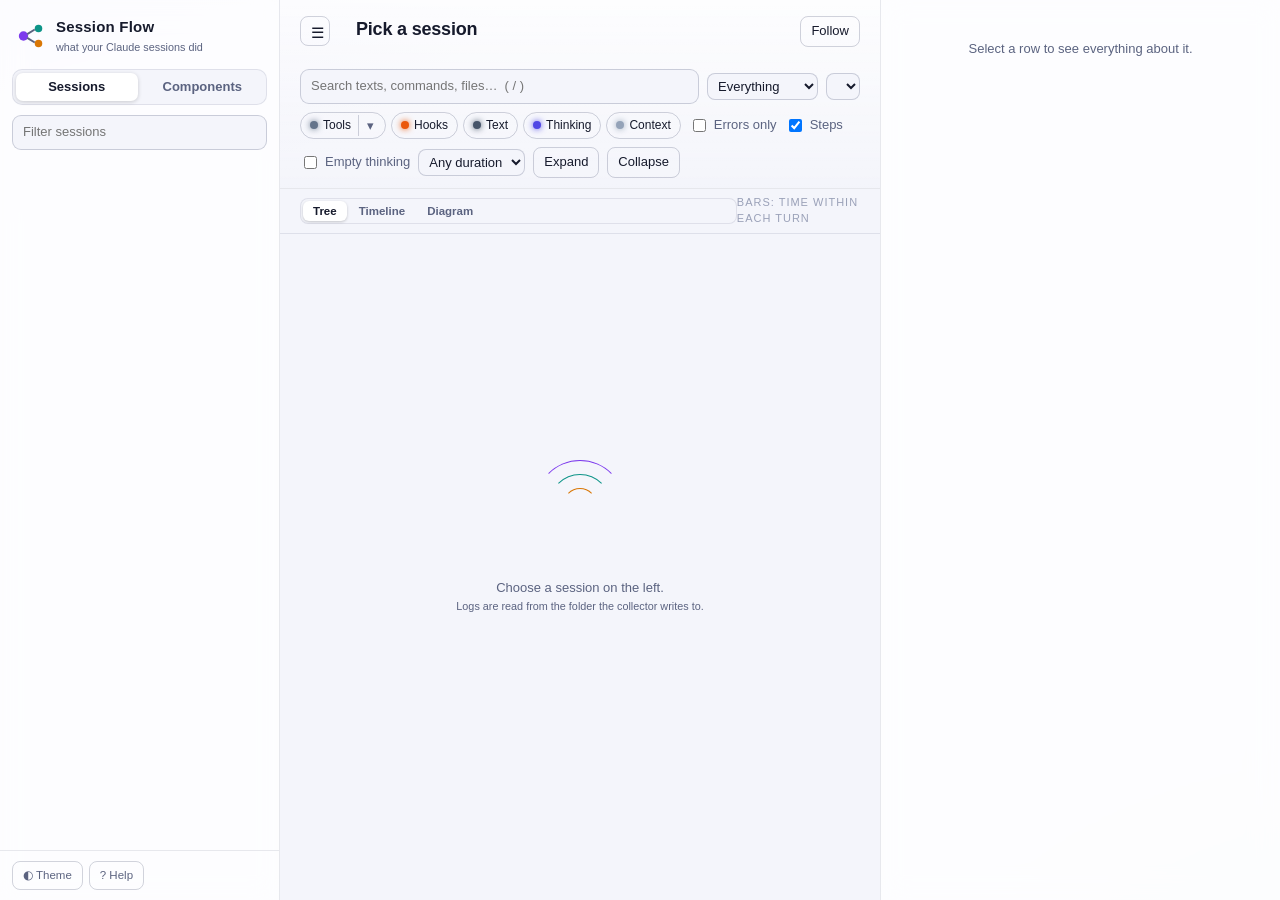
==== commit fb55c3c5: "session-flow 0.5.0: viewer comforts and a configurable port - The timeline's name column stays above" ====
--- a/plugins/session-flow/viewer/index.html
+++ b/plugins/session-flow/viewer/index.html
@@ -26,6 +26,7 @@
   <main class="main">
     <header class="top">
       <div class="title-row">
+        <button class="ghost side-toggle" title="Hide or show the sessions list ( [ )">☰</button>
         <div class="title-wrap">
           <h1 id="title">Pick a session</h1>
           <div id="subtitle" class="subtitle"></div>
@@ -62,8 +63,9 @@
     <section id="components" class="components">
       <div class="comp-head">
         <div>
-          <h1>Components</h1>
-          <div class="subtitle">Your subagents, skills and hooks across sessions: is each used as you expect?</div>
+          <button class="ghost side-toggle" title="Hide or show the sessions list ( [ )">☰</button>
+          <div><h1>Components</h1>
+          <div class="subtitle">Your subagents, skills and hooks across sessions: is each used as you expect?</div></div>
         </div>
         <div class="comp-ctrl">
           <input id="comp-q" class="search" type="search" placeholder="Filter components" autocomplete="off">
@@ -86,6 +88,7 @@
     </section>
   </main>
 
+  <div id="insp-resize" class="insp-resize" title="Drag to resize"></div>
   <aside id="inspector" class="inspector">
     <div class="insp-empty">Select a row to see everything about it.</div>
   </aside>
--- a/plugins/session-flow/viewer/style.css
+++ b/plugins/session-flow/viewer/style.css
@@ -104,10 +104,22 @@
 ::selection { background: var(--sel); }
 
 .app {
+  --side-w: 280px;
+  --insp-w: 400px;
+  position: relative;
   display: grid;
-  grid-template-columns: 280px minmax(0, 1fr) 400px;
+  grid-template-columns: var(--side-w) minmax(0, 1fr) var(--insp-w);
   height: 100vh;
 }
+.app.side-hidden { --side-w: 0px; }
+.app.side-hidden .sidebar { visibility: hidden; overflow: hidden; border: 0; min-width: 0; }
+.insp-resize { position: absolute; top: 0; bottom: 0; right: calc(var(--insp-w) - 4px); width: 8px; z-index: 30; cursor: col-resize; }
+.insp-resize:hover, body.resizing .insp-resize { background: linear-gradient(90deg, transparent 3px, var(--sel-line) 3px, var(--sel-line) 5px, transparent 5px); }
+body.resizing { cursor: col-resize; user-select: none; }
+.side-toggle { flex: none; width: 30px; height: 30px; padding: 0; display: grid; place-items: center; font-size: 15px; margin-right: 10px; }
+.title-row, .comp-head > div:first-child { display: flex; align-items: flex-start; }
+.title-row { justify-content: flex-start; }
+.title-row .live-wrap { margin-left: auto; }
 
 /* Sidebar */
 
@@ -305,7 +317,7 @@
 .dim { color: var(--muted); }
 
 @media (max-width: 1200px) {
-  .app { grid-template-columns: 240px minmax(0, 1fr) 360px; }
+  .app { --side-w: 240px; --insp-w: 360px; }
 }
 @media (max-width: 900px) {
   body { overflow: auto; }
@@ -322,7 +334,7 @@
 .via { flex: none; font-size: 11px; color: var(--faint); padding: 1px 6px; border-radius: 6px; border: 1px dashed var(--line-strong); white-space: nowrap; max-width: 40%; overflow: hidden; text-overflow: ellipsis; }
 .row.path { opacity: .55; }
 .row.path:hover, .row.path.sel { opacity: 1; }
-.kind .caret { margin-left: 2px; padding: 0 2px; border-radius: 4px; font-weight: 400; color: var(--muted); }
+.kind .caret { margin: -4px -6px -4px 2px; padding: 4px 8px; border-radius: 0 999px 999px 0; border-left: 1px solid var(--line-strong); font-weight: 400; font-size: 13px; line-height: 1; color: var(--muted); }
 .kind .caret:hover { background: var(--hover); color: var(--text); }
 .kind.partial i { box-shadow: 0 0 0 2px var(--panel-solid), 0 0 0 3px var(--k); }
 .pop {
@@ -391,7 +403,7 @@
 .gantt-inner { position: relative; min-width: 100%; }
 .glane { position: absolute; left: 0; right: 0; border-bottom: 1px solid var(--line); }
 .glane:nth-child(even) { background: color-mix(in srgb, var(--hover) 60%, transparent); }
-.glabel { position: sticky; left: 0; z-index: 3; height: 100%; display: flex; align-items: center; gap: 8px; background: var(--panel-solid); border-right: 1px solid var(--line); cursor: pointer; }
+.glabel { position: sticky; left: 0; z-index: 8; height: 100%; display: flex; align-items: center; gap: 8px; background: var(--panel-solid); border-right: 1px solid var(--line); cursor: pointer; }
 .glabel .ico { width: 20px; height: 20px; border-radius: 50%; flex: none; }
 .gl-text { display: flex; flex-direction: column; min-width: 0; }
 .gl-text b, .gl-text small { white-space: nowrap; overflow: hidden; text-overflow: ellipsis; }
